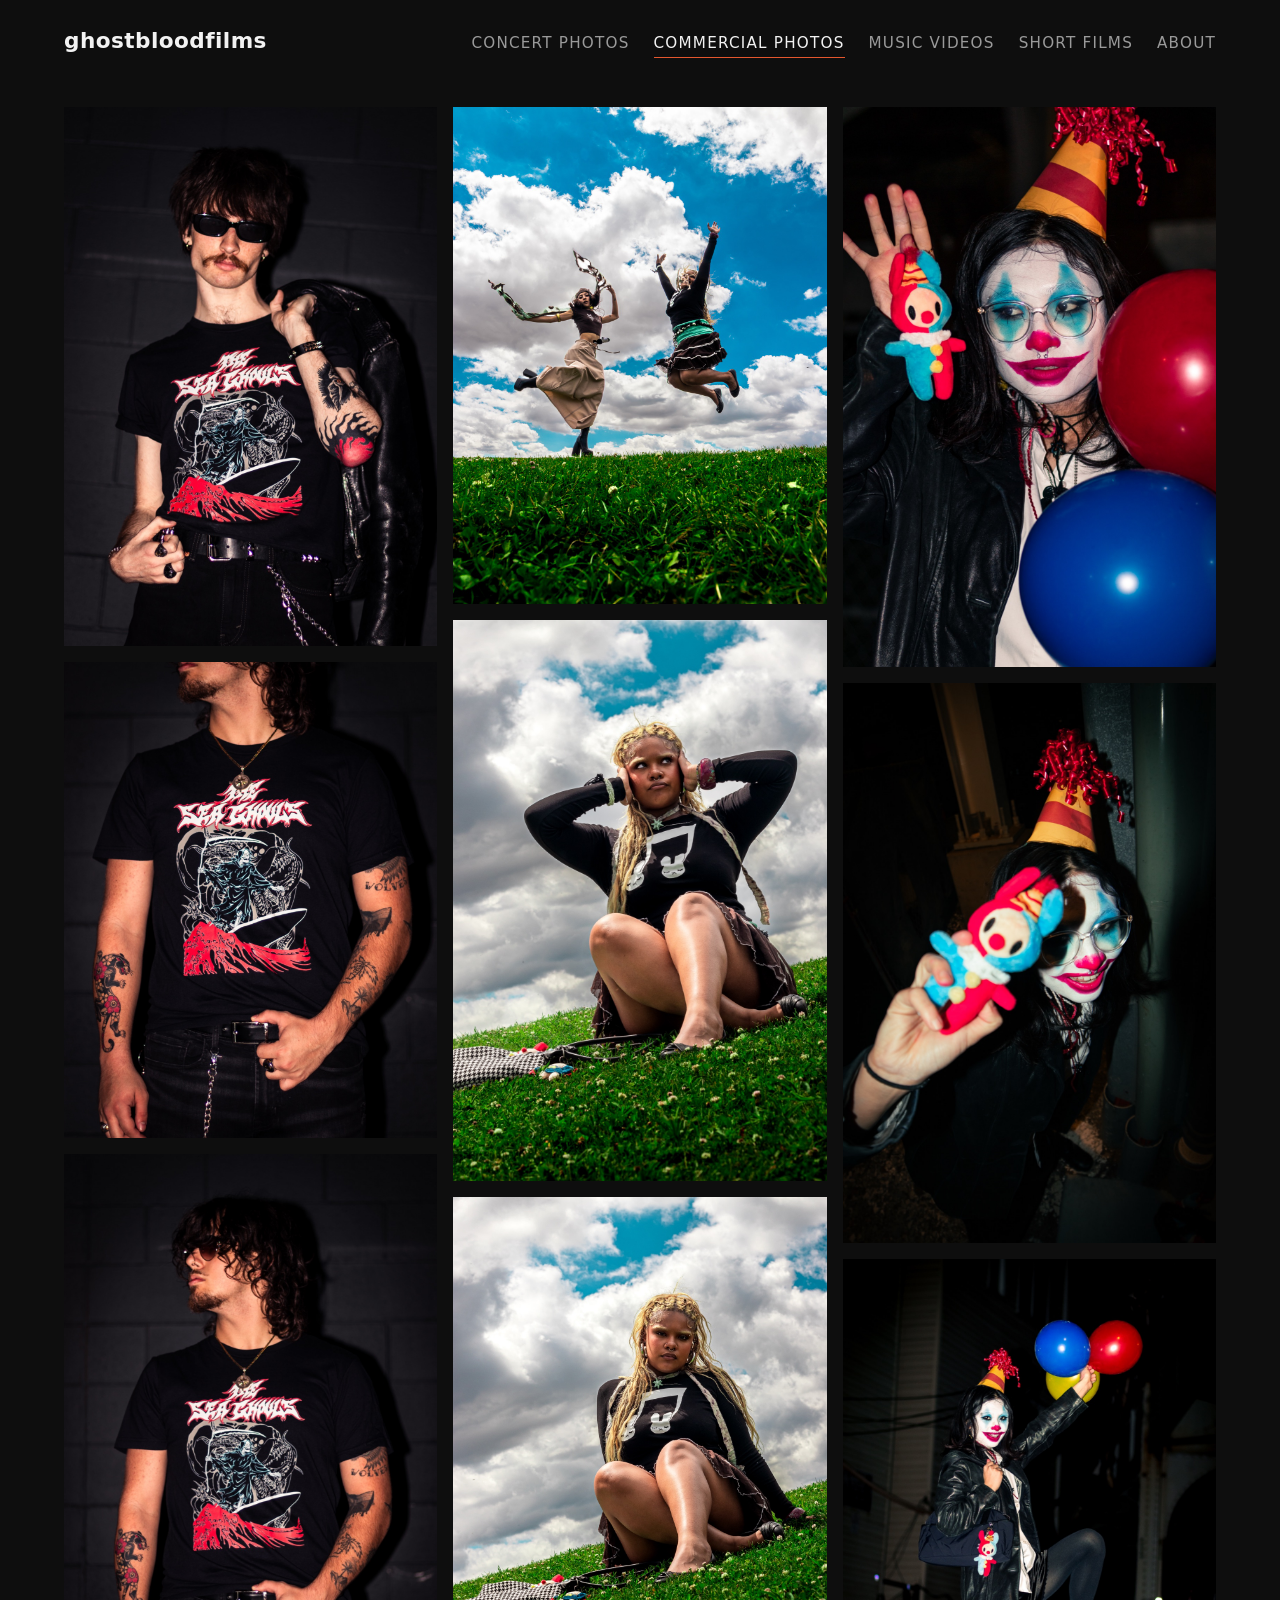
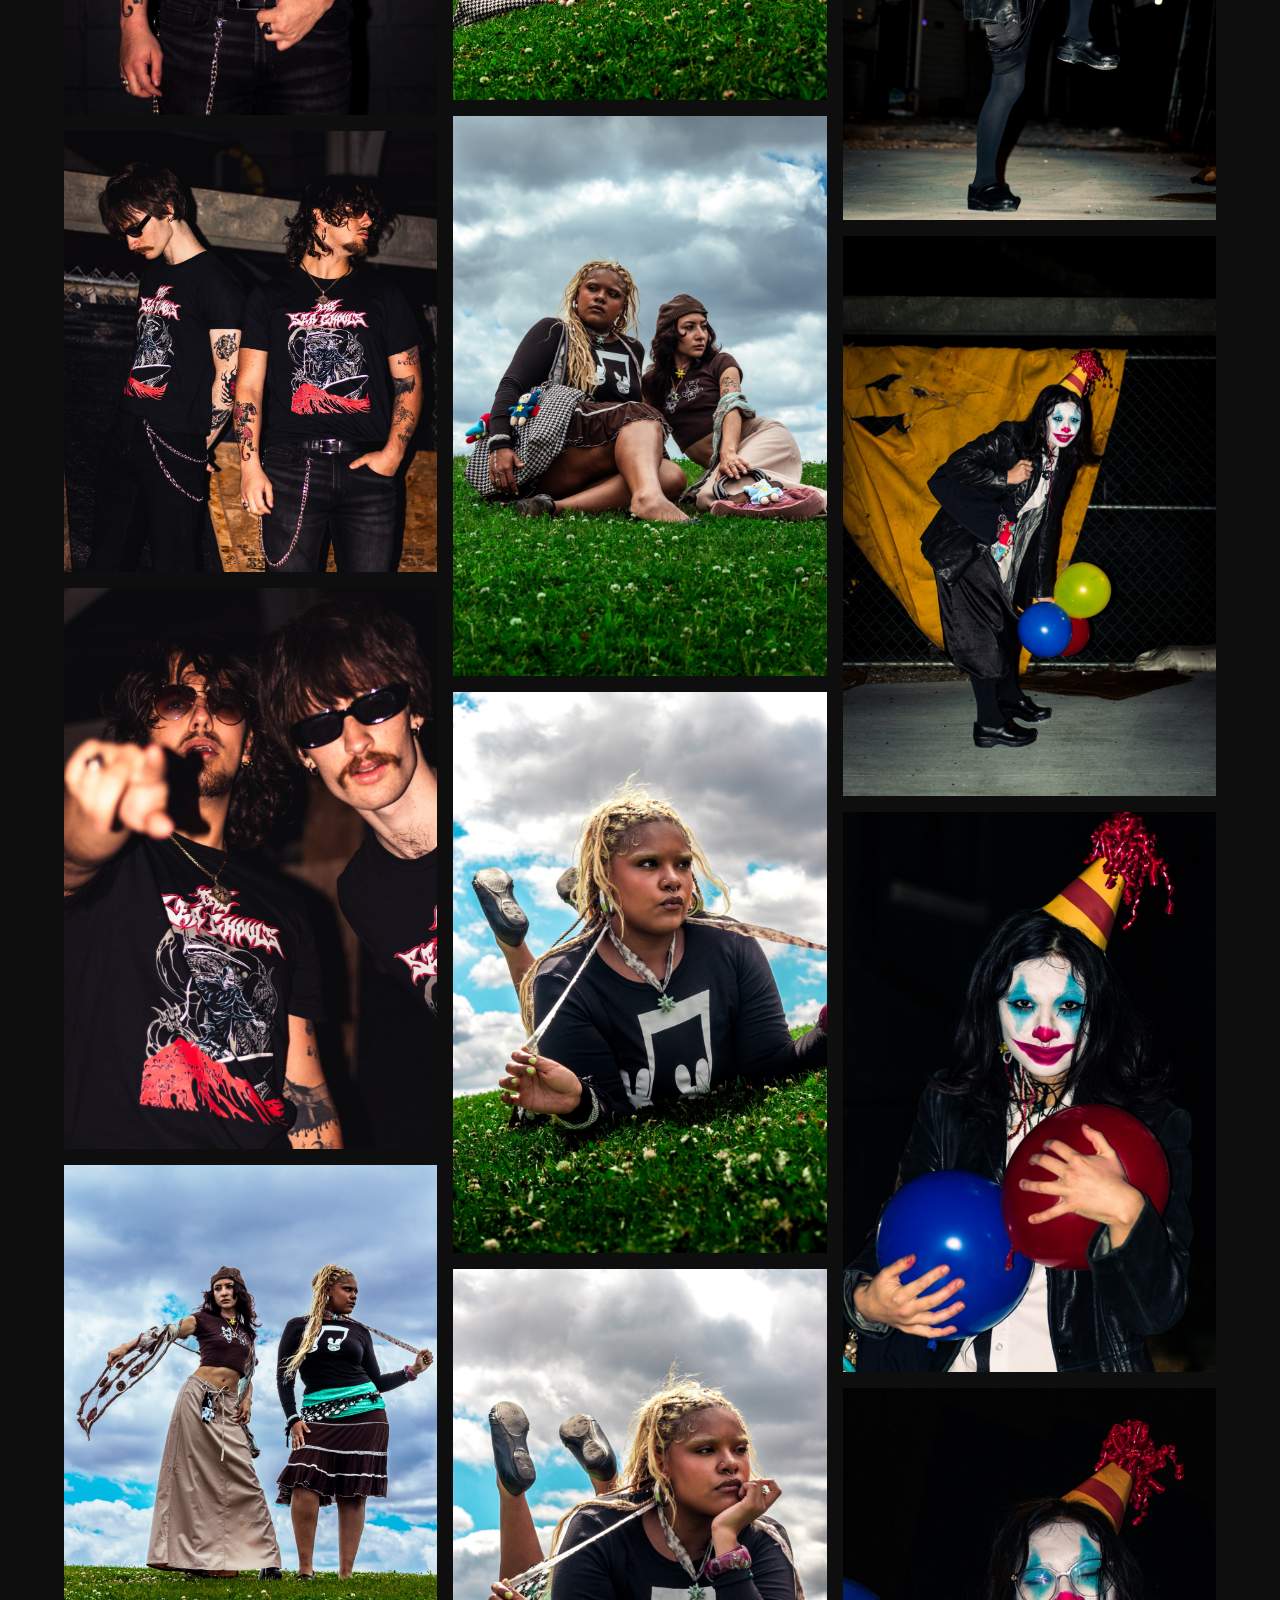
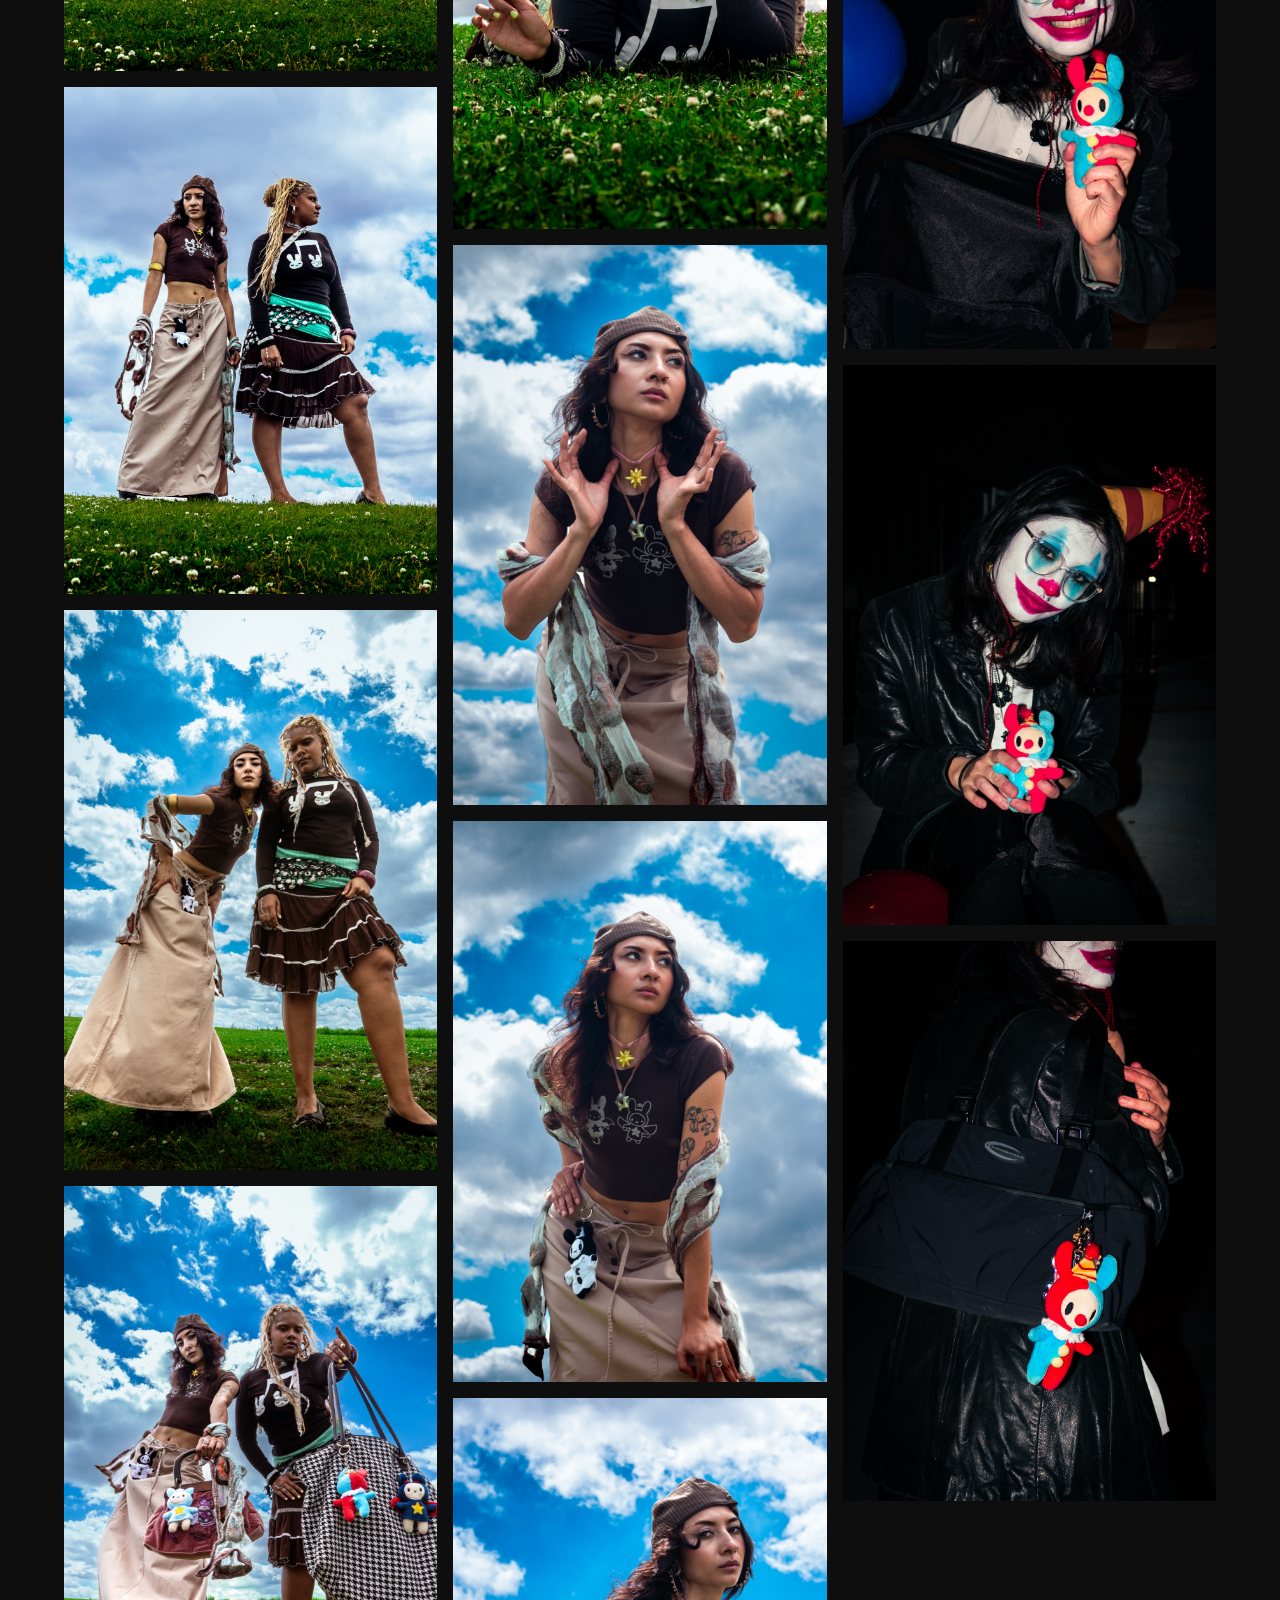
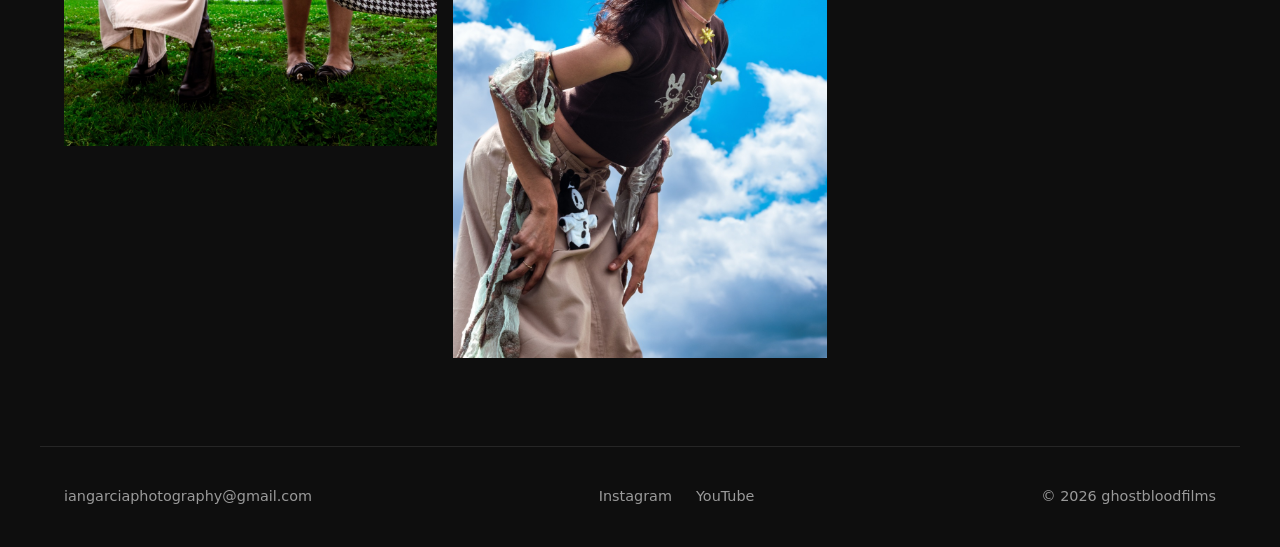
==== commercial-photos.html @ 1c84f56d "ghostbloodfilms portfolio site — initial build Static site for Ian Garcia (film & photography, Chica" ====
<!DOCTYPE html>
<html lang="en">
<head>
  <meta charset="UTF-8" />
  <meta name="viewport" content="width=device-width, initial-scale=1.0" />
  <title>Commercial Photos — ghostbloodfilms</title>
  <meta name="description" content="Commercial photography by ghostbloodfilms." />
  <link rel="stylesheet" href="css/style.css" />
</head>
<body>

  <header class="site-header">
    <a class="logo" href="index.html">ghostbloodfilms</a>
    <nav class="nav" aria-label="Primary">
      <a href="photos.html">Concert Photos</a>
      <a href="commercial-photos.html" class="active">Commercial Photos</a>
      <a href="music-videos.html">Music Videos</a>
      <a href="short-films.html">Short Films</a>
      <a href="about.html">About</a>
    </nav>
  </header>

  <main>
    <h1 class="page-title visually-hidden">Commercial Photos</h1>

    <div class="masonry">
      <img src="assets/images/commercial/sea-ghouls-merch-01.jpg" width="1107" height="1600" alt="The Sea Ghouls merch photoshoot — photo 1" loading="lazy" />
      <img src="assets/images/commercial/sea-ghouls-merch-02.jpg" width="1254" height="1600" alt="The Sea Ghouls merch photoshoot — photo 2" loading="lazy" />
      <img src="assets/images/commercial/sea-ghouls-merch-03.jpg" width="1066" height="1600" alt="The Sea Ghouls merch photoshoot — photo 3" loading="lazy" />
      <img src="assets/images/commercial/sea-ghouls-merch-04.jpg" width="1353" height="1600" alt="The Sea Ghouls merch photoshoot — photo 4" loading="lazy" />
      <img src="assets/images/commercial/sea-ghouls-merch-05.jpg" width="1066" height="1600" alt="The Sea Ghouls merch photoshoot — photo 5" loading="lazy" />
      <img src="assets/images/commercial/tokki-star-brand-01.jpg" width="1179" height="1600" alt="Tokki Star brand photography — photo 1" loading="lazy" />
      <img src="assets/images/commercial/tokki-star-brand-02.jpg" width="1179" height="1600" alt="Tokki Star brand photography — photo 2" loading="lazy" />
      <img src="assets/images/commercial/tokki-star-brand-03.jpg" width="1066" height="1600" alt="Tokki Star brand photography — photo 3" loading="lazy" />
      <img src="assets/images/commercial/tokki-star-brand-04.jpg" width="1066" height="1600" alt="Tokki Star brand photography — photo 4" loading="lazy" />
      <img src="assets/images/commercial/tokki-star-brand-05.jpg" width="1200" height="1600" alt="Tokki Star brand photography — photo 5" loading="lazy" />
      <img src="assets/images/commercial/tokki-star-brand-06.jpg" width="1066" height="1600" alt="Tokki Star brand photography — photo 6" loading="lazy" />
      <img src="assets/images/commercial/tokki-star-brand-07.jpg" width="1187" height="1600" alt="Tokki Star brand photography — photo 7" loading="lazy" />
      <img src="assets/images/commercial/tokki-star-brand-08.jpg" width="1066" height="1600" alt="Tokki Star brand photography — photo 8" loading="lazy" />
      <img src="assets/images/commercial/tokki-star-brand-09.jpg" width="1066" height="1600" alt="Tokki Star brand photography — photo 9" loading="lazy" />
      <img src="assets/images/commercial/tokki-star-brand-10.jpg" width="1066" height="1600" alt="Tokki Star brand photography — photo 10" loading="lazy" />
      <img src="assets/images/commercial/tokki-star-brand-11.jpg" width="1066" height="1600" alt="Tokki Star brand photography — photo 11" loading="lazy" />
      <img src="assets/images/commercial/tokki-star-brand-12.jpg" width="1066" height="1600" alt="Tokki Star brand photography — photo 12" loading="lazy" />
      <img src="assets/images/commercial/tokki-star-brand-13.jpg" width="1066" height="1600" alt="Tokki Star brand photography — photo 13" loading="lazy" />
      <img src="assets/images/commercial/tokki-star-clown-01.jpg" width="1066" height="1600" alt="Tokki Star clown photoshoot — photo 1" loading="lazy" />
      <img src="assets/images/commercial/tokki-star-clown-02.jpg" width="1066" height="1600" alt="Tokki Star clown photoshoot — photo 2" loading="lazy" />
      <img src="assets/images/commercial/tokki-star-clown-03.jpg" width="1066" height="1600" alt="Tokki Star clown photoshoot — photo 3" loading="lazy" />
      <img src="assets/images/commercial/tokki-star-clown-04.jpg" width="1066" height="1600" alt="Tokki Star clown photoshoot — photo 4" loading="lazy" />
      <img src="assets/images/commercial/tokki-star-clown-05.jpg" width="1066" height="1600" alt="Tokki Star clown photoshoot — photo 5" loading="lazy" />
      <img src="assets/images/commercial/tokki-star-clown-06.jpg" width="1066" height="1600" alt="Tokki Star clown photoshoot — photo 6" loading="lazy" />
      <img src="assets/images/commercial/tokki-star-clown-07.jpg" width="1066" height="1600" alt="Tokki Star clown photoshoot — photo 7" loading="lazy" />
      <img src="assets/images/commercial/tokki-star-clown-08.jpg" width="1067" height="1600" alt="Tokki Star clown photoshoot — photo 8" loading="lazy" />
    </div>
  </main>

  <footer class="site-footer">
    <a href="mailto:iangarciaphotography@gmail.com">iangarciaphotography@gmail.com</a>
    <div class="footer-socials">
      <a href="https://www.instagram.com/ghostbloodfilms/" target="_blank" rel="noopener">Instagram</a>
      <a href="https://www.youtube.com/@ghostbloodfilms" target="_blank" rel="noopener">YouTube</a>
    </div>
    <p>&copy; <span id="year"></span> ghostbloodfilms</p>
  </footer>

  <script src="js/main.js"></script>
</body>
</html>
---- css/style.css ----
/* ---------------------------------------------------------------
   Design tokens — dark, cinematic. Swap for Ian's brand if he
   supplies colors/fonts.
   --------------------------------------------------------------- */
:root {
  --color-bg: #0e0e0e;
  --color-surface: #1a1a1a;
  --color-text: #f2f2f2;
  --color-muted: #9a9a9a;
  --color-accent: #e4572e; /* placeholder accent */
  --font-body: system-ui, -apple-system, "Segoe UI", Roboto, sans-serif;
  --font-head: var(--font-body);
  --max-width: 1200px;
  --space: 1.5rem;
}

/* ---------------------------------------------------------------
   Base
   --------------------------------------------------------------- */
*, *::before, *::after { box-sizing: border-box; }
body {
  margin: 0;
  font-family: var(--font-body);
  color: var(--color-text);
  background: var(--color-bg);
  line-height: 1.6;
}
h1, h2, h3 { font-family: var(--font-head); line-height: 1.2; font-weight: 600; }
a { color: inherit; text-decoration: none; }
img { max-width: 100%; height: auto; display: block; }

.visually-hidden {
  position: absolute;
  width: 1px; height: 1px;
  margin: -1px; padding: 0;
  overflow: hidden;
  clip: rect(0 0 0 0);
  white-space: nowrap;
  border: 0;
}

/* Placeholder blocks until real media arrives */
.ph {
  background: var(--color-surface);
  border: 1px dashed #333;
  border-radius: 2px;
  min-height: 240px;
}

/* ---------------------------------------------------------------
   Splash homepage (alanaswaringen-style: name, enter link, socials)
   --------------------------------------------------------------- */
.splash-page { display: grid; min-height: 100vh; place-items: center; }

/* Background slideshow: stacked full-viewport layers that crossfade.
   Works with placeholder divs now and <img class="slide"> later. */
.slideshow { position: fixed; inset: 0; z-index: -2; }
.slideshow .slide {
  position: absolute;
  inset: 0;
  width: 100%;
  height: 100%;
  object-fit: cover; /* applies when slides become <img> */
  opacity: 0;
  transition: opacity 1.2s ease-in-out;
}
.slideshow .slide.is-active { opacity: 1; }

/* Scrim between slideshow and text: dark pool behind the name for
   readability, fading out so the photos stay vivid at the edges */
.slideshow-overlay {
  position: fixed;
  inset: 0;
  z-index: -1;
  background: radial-gradient(ellipse 65% 55% at 50% 48%, rgba(0, 0, 0, 0.62), rgba(0, 0, 0, 0.12) 78%);
}

.splash { text-align: center; padding: var(--space); }
.splash-name {
  font-size: clamp(2.75rem, 8vw, 5.5rem);
  margin: 0;
  letter-spacing: 0.02em;
}
.splash-tagline {
  color: var(--color-muted);
  font-size: 1.15rem;
  letter-spacing: 0.35em;
  text-transform: uppercase;
  margin: 0.75rem 0 3rem;
}
.splash-enter {
  font-size: 1.25rem;
  border-bottom: 1px solid var(--color-accent);
  padding-bottom: 2px;
  transition: color 0.2s;
}
.splash-enter:hover { color: var(--color-accent); }
.splash-socials { margin-top: 4rem; display: flex; gap: 2rem; justify-content: center; }
.splash-socials a { color: var(--color-muted); font-size: 0.9rem; letter-spacing: 0.1em; text-transform: uppercase; }
.splash-socials a:hover { color: var(--color-text); }

/* ---------------------------------------------------------------
   Inner-page header / nav (lorentoney-style category tabs)
   --------------------------------------------------------------- */
.site-header {
  display: flex;
  flex-wrap: wrap;
  gap: 1rem;
  justify-content: space-between;
  align-items: baseline;
  padding: var(--space);
  max-width: var(--max-width);
  margin: 0 auto;
}
.logo { font-size: 1.35rem; font-weight: 600; letter-spacing: 0.02em; }
.nav { display: flex; flex-wrap: wrap; gap: 1.5rem; }
.nav a {
  color: var(--color-muted);
  font-size: 0.95rem;
  letter-spacing: 0.08em;
  text-transform: uppercase;
  padding-bottom: 2px;
}
.nav a:hover { color: var(--color-text); }
.nav a.active { color: var(--color-text); border-bottom: 1px solid var(--color-accent); }

main { max-width: var(--max-width); margin: 0 auto; padding: var(--space); }

/* ---------------------------------------------------------------
   Masonry photo grid (veesanders/Format-style)
   --------------------------------------------------------------- */
.masonry { columns: 3 300px; column-gap: 1rem; }
.masonry > * {
  break-inside: avoid;
  margin-bottom: 1rem;
  width: 100%;
}
.masonry img {
  background: var(--color-surface); /* placeholder tone while loading */
  transition: opacity 0.5s ease-out;
}
.masonry img.is-loading { opacity: 0; }
.masonry img:hover { opacity: 0.85; }
/* placeholder aspect variety so the masonry shape reads before photos exist */
.masonry .ph { min-height: 260px; }
.masonry .ph-tall { min-height: 420px; }
.masonry .ph-wide { min-height: 180px; }

/* ---------------------------------------------------------------
   Video grids (music videos + short films)
   --------------------------------------------------------------- */
.video-grid {
  display: grid;
  grid-template-columns: repeat(auto-fill, minmax(320px, 1fr));
  gap: 2rem;
}
.film-list { display: grid; gap: 3rem; max-width: 900px; margin: 0 auto; }

.video-frame {
  aspect-ratio: 16 / 9;
  min-height: 0;
  width: 100%;
  position: relative;
}
.video-frame iframe {
  position: absolute;
  inset: 0;
  width: 100%;
  height: 100%;
  border: 0;
}
.video-title { font-size: 1.1rem; margin: 0.75rem 0 0.15rem; }
.video-meta { color: var(--color-muted); font-size: 0.9rem; margin: 0; }

.section-heading {
  font-size: 1.35rem;
  letter-spacing: 0.08em;
  text-transform: uppercase;
  margin: 3.5rem 0 1.5rem;
}
.section-heading:first-of-type { margin-top: 0.5rem; }

/* Collapsible full cast/crew list under a video card */
.credits {
  margin-top: 0.6rem;
  font-size: 0.85rem;
  color: var(--color-muted);
}
.credits summary { cursor: pointer; width: fit-content; }
.credits summary:hover { color: var(--color-accent); }
.credits p { margin: 0.5rem 0 0; line-height: 1.7; }
.credits h3 {
  font-size: 0.8rem;
  text-transform: uppercase;
  letter-spacing: 0.1em;
  margin: 0.9rem 0 0.1rem;
  color: var(--color-text);
}

/* ---------------------------------------------------------------
   About (izqueerdo-style: portrait, bio below)
   --------------------------------------------------------------- */
.about {
  display: grid;
  grid-template-columns: minmax(280px, 420px) 1fr;
  gap: 3rem;
  align-items: start;
}
.about-portrait { margin: 0; }
/* stack portrait above text on narrow screens */
@media (max-width: 820px) {
  .about { grid-template-columns: 1fr; gap: 2rem; }
  .about-portrait { max-width: 480px; }
}
.about-bio h1 { font-size: 2.25rem; margin-top: 0; }
.about-bio p { color: #d5d5d5; }
.about-signoff { font-style: italic; margin-top: 2rem; }
.about-contact { margin-top: 3rem; }
.about-contact h2 { font-size: 1.1rem; text-transform: uppercase; letter-spacing: 0.1em; color: var(--color-muted); }
.about-email { border-bottom: 1px solid var(--color-accent); }
.about-email:hover { color: var(--color-accent); }
.about-socials { margin-top: 1rem; display: flex; gap: 1.5rem; }
.about-socials a { color: var(--color-muted); }
.about-socials a:hover { color: var(--color-text); }

/* ---------------------------------------------------------------
   Footer
   --------------------------------------------------------------- */
.site-footer {
  max-width: var(--max-width);
  margin: 4rem auto 0;
  padding: var(--space);
  border-top: 1px solid #262626;
  color: var(--color-muted);
  font-size: 0.9rem;
  display: flex;
  flex-wrap: wrap;
  gap: 1rem 2rem;
  align-items: center;
  justify-content: space-between;
}
.site-footer a:hover { color: var(--color-text); }
.footer-socials { display: flex; gap: 1.5rem; }
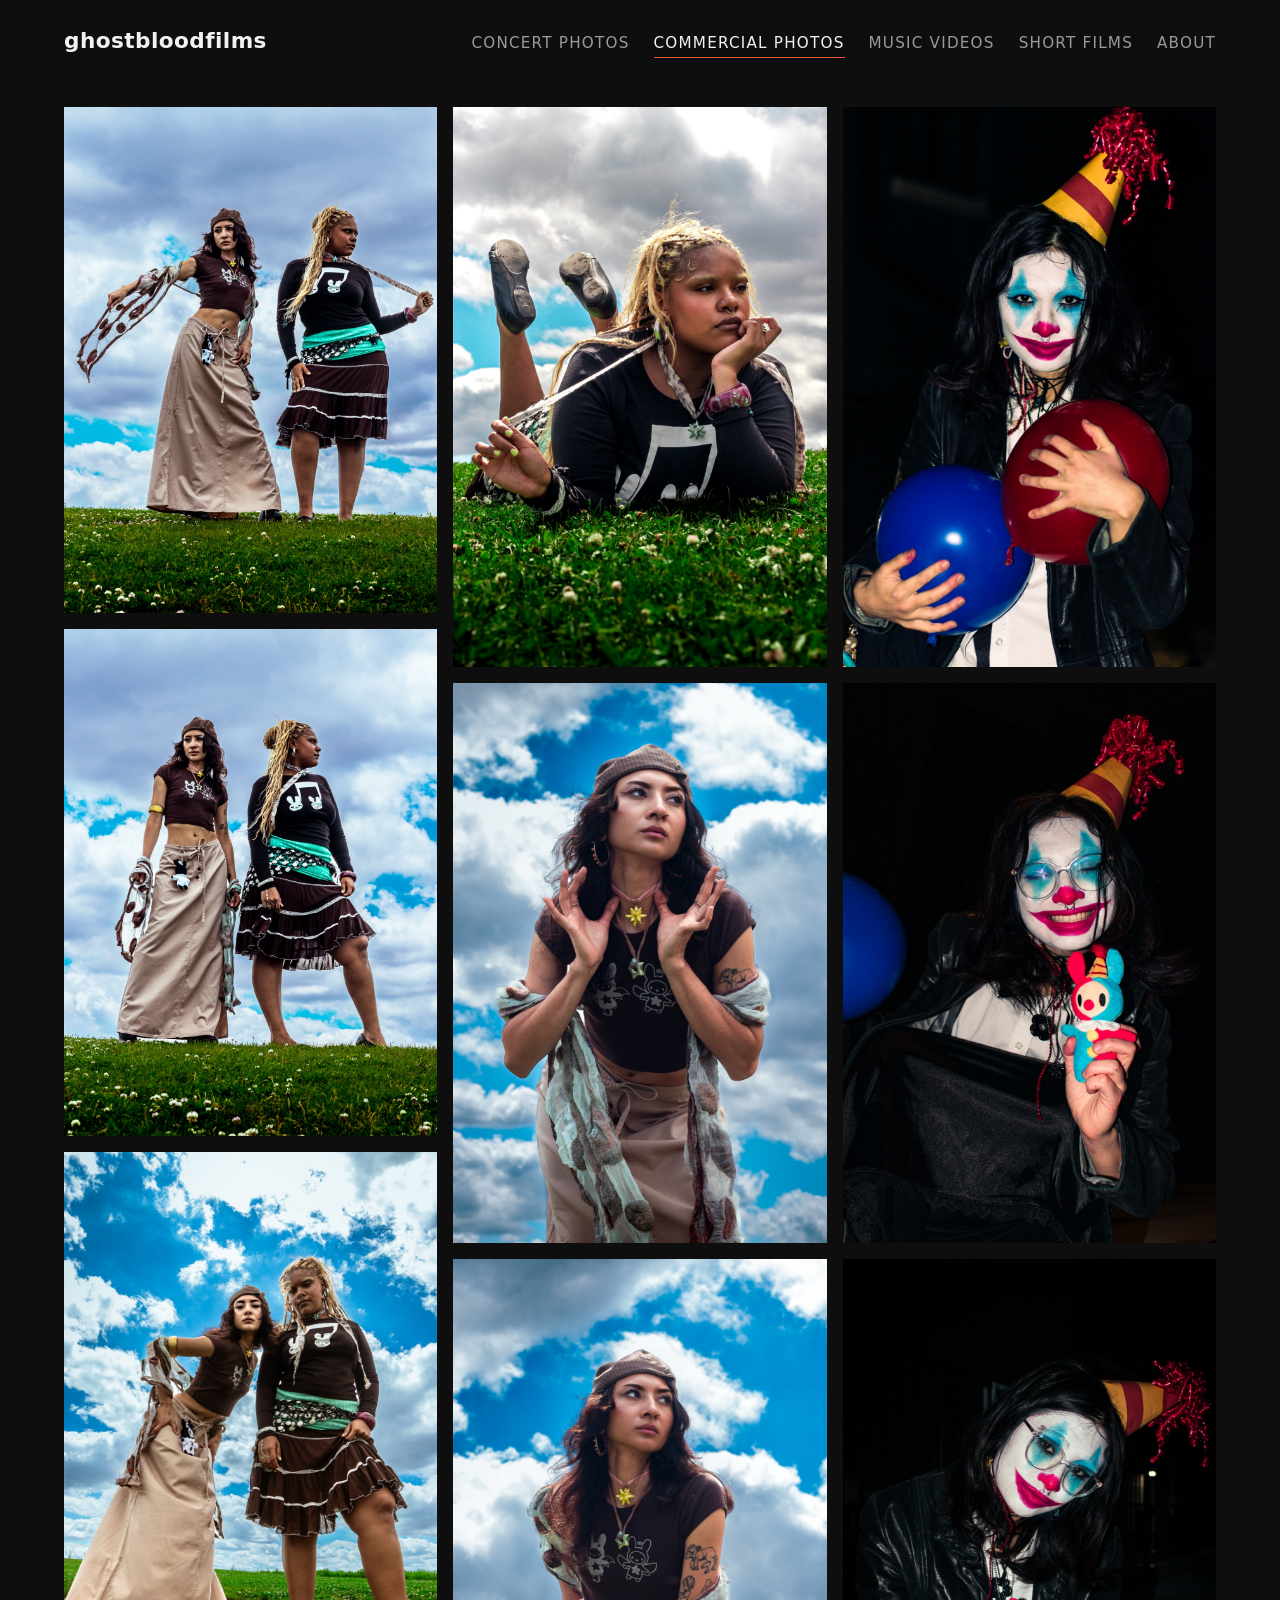
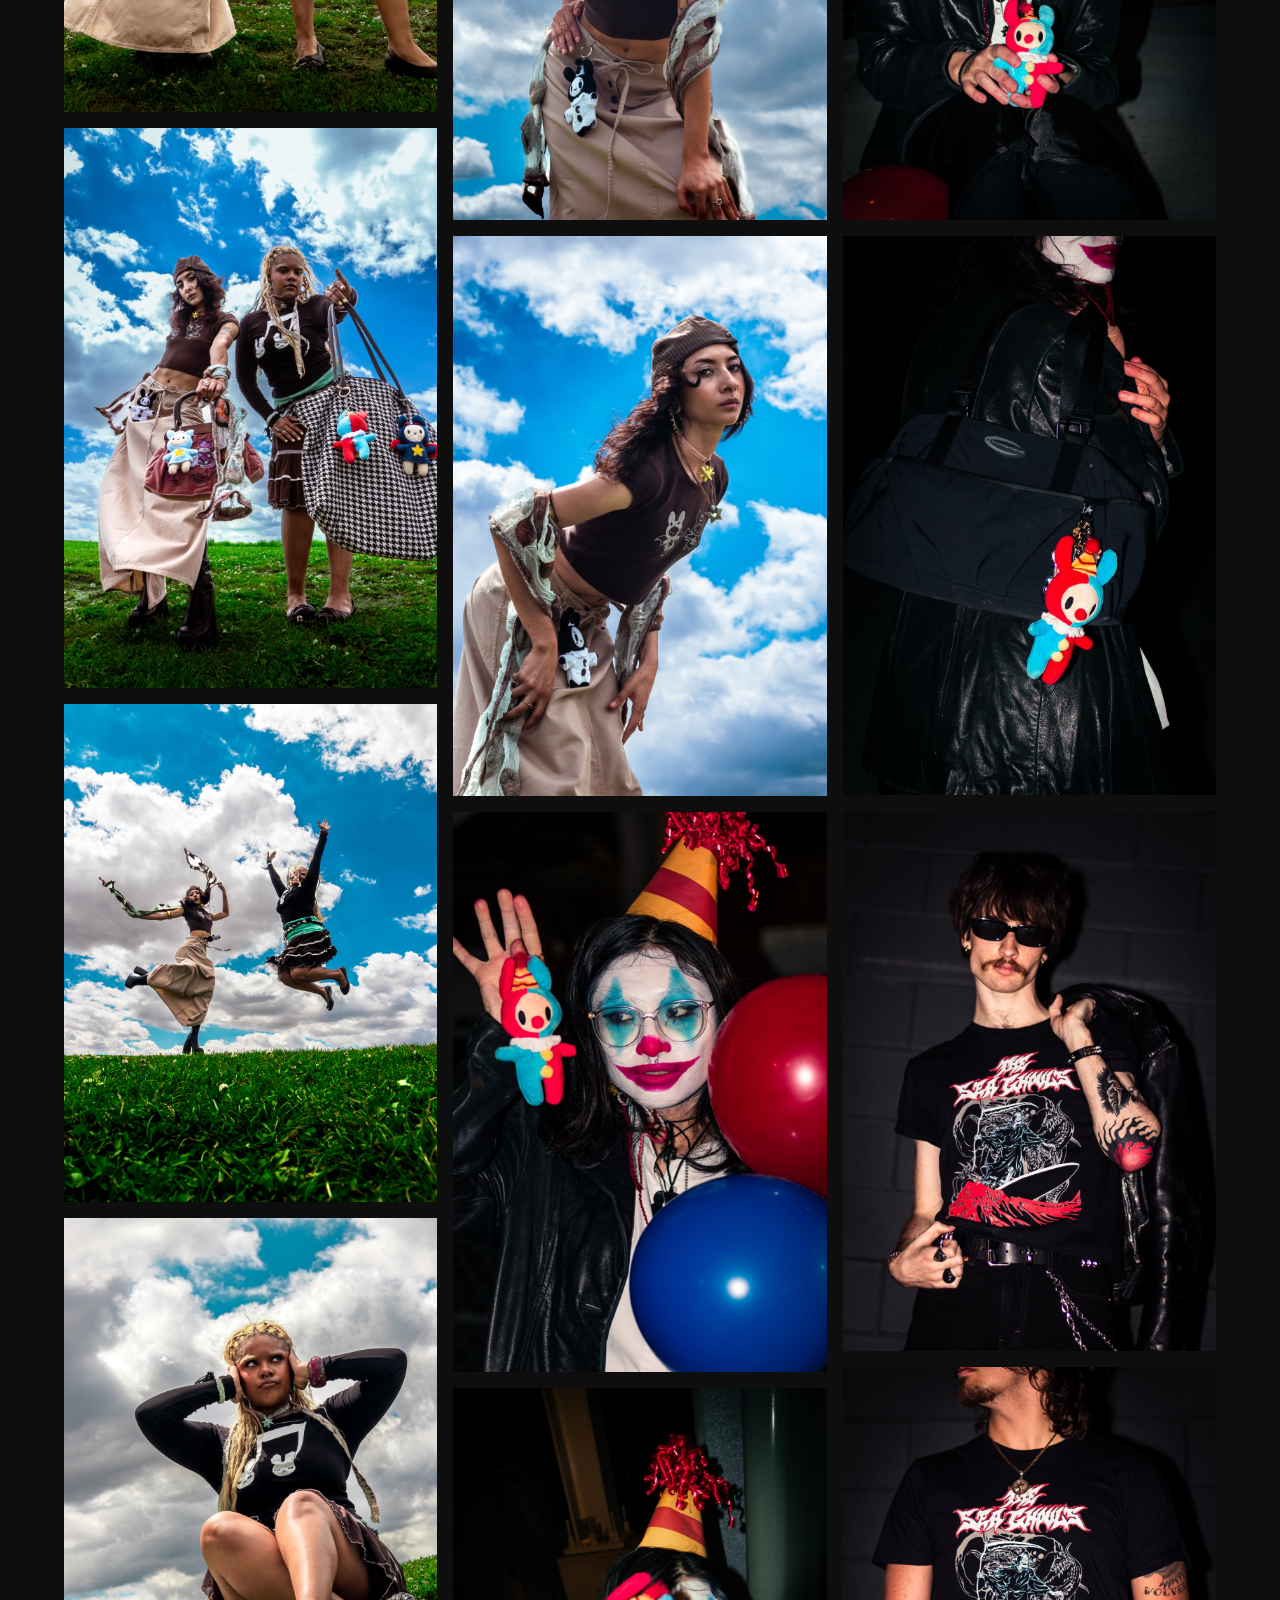
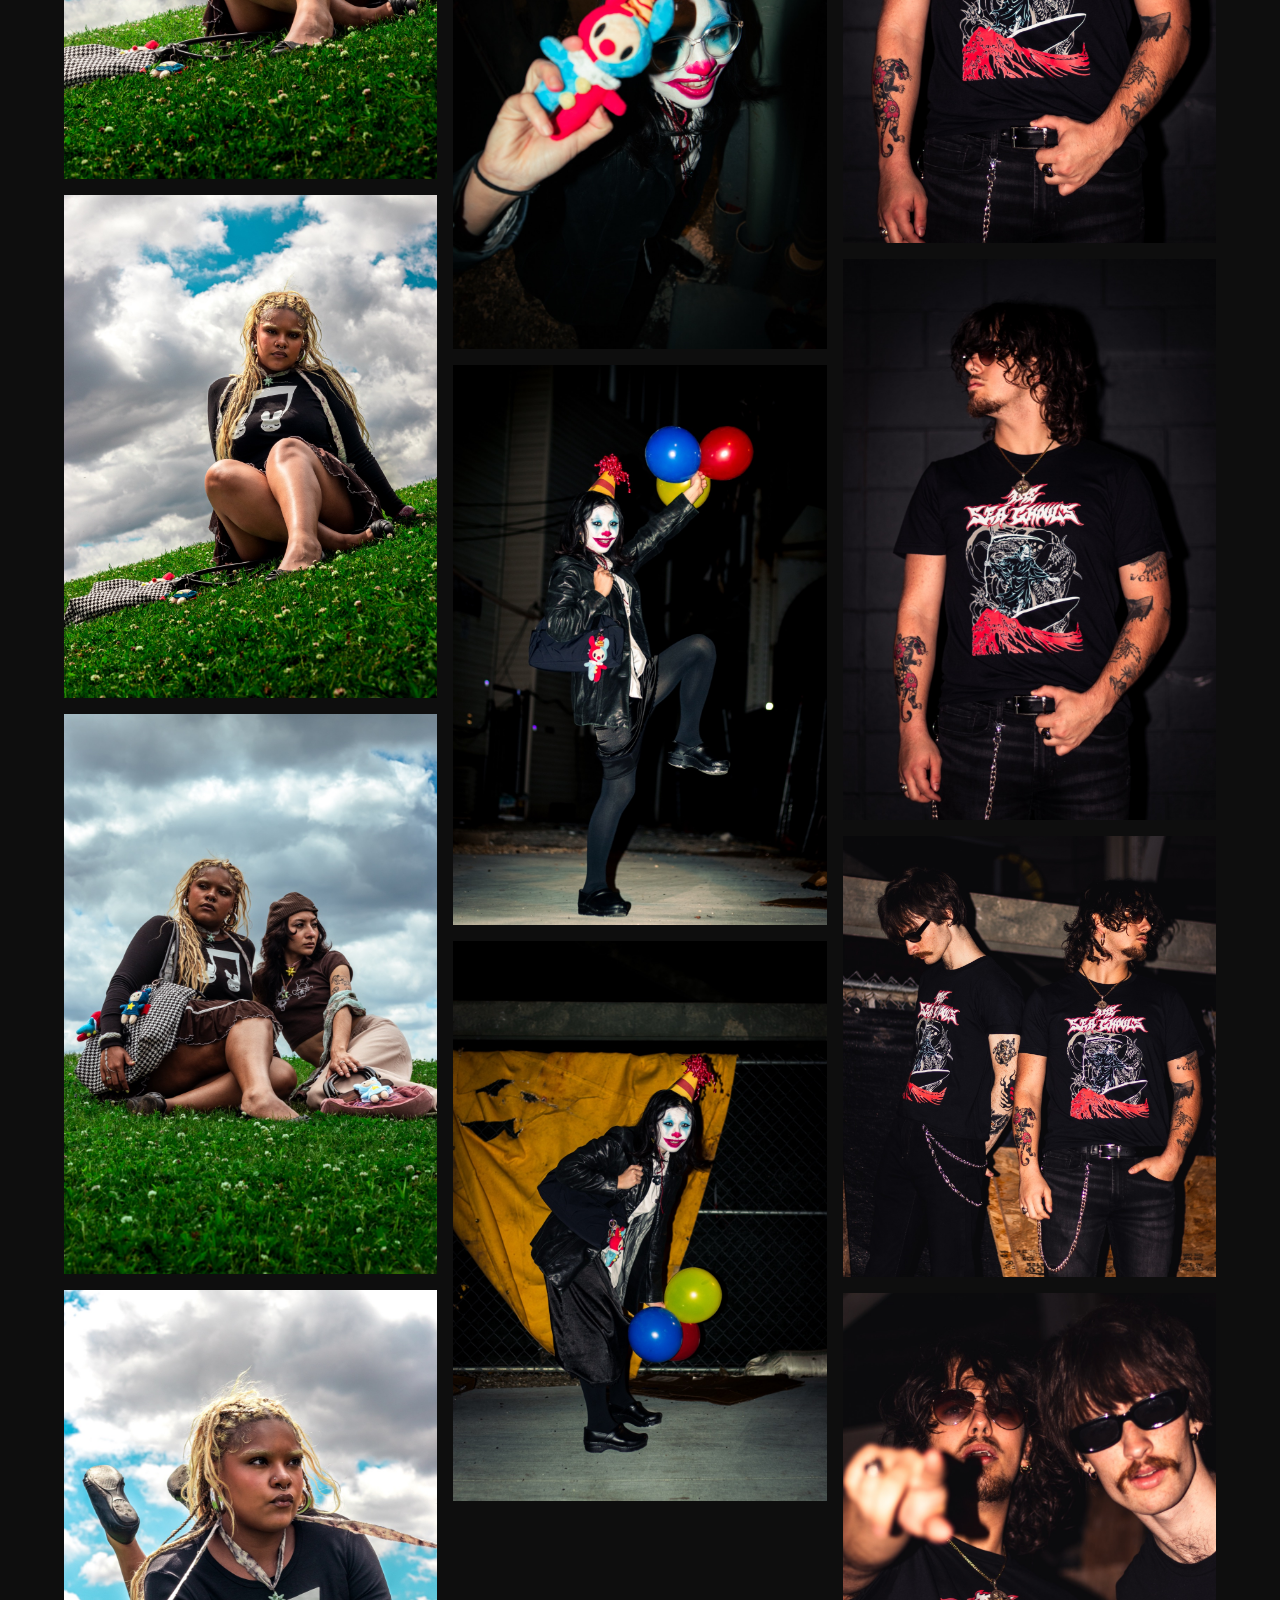
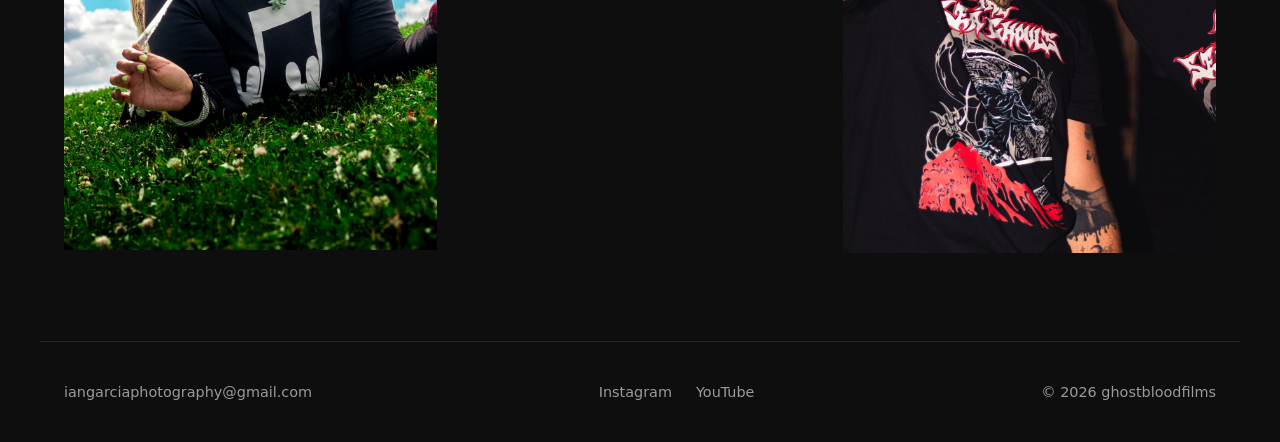
==== commit 5c515e0e: "Move Sea Ghouls photos to bottom of commercial gallery Client feedback: Tokki Star shoots lead the p" ====
--- a/commercial-photos.html
+++ b/commercial-photos.html
@@ -24,11 +24,6 @@
     <h1 class="page-title visually-hidden">Commercial Photos</h1>
 
     <div class="masonry">
-      <img src="assets/images/commercial/sea-ghouls-merch-01.jpg" width="1107" height="1600" alt="The Sea Ghouls merch photoshoot — photo 1" loading="lazy" />
-      <img src="assets/images/commercial/sea-ghouls-merch-02.jpg" width="1254" height="1600" alt="The Sea Ghouls merch photoshoot — photo 2" loading="lazy" />
-      <img src="assets/images/commercial/sea-ghouls-merch-03.jpg" width="1066" height="1600" alt="The Sea Ghouls merch photoshoot — photo 3" loading="lazy" />
-      <img src="assets/images/commercial/sea-ghouls-merch-04.jpg" width="1353" height="1600" alt="The Sea Ghouls merch photoshoot — photo 4" loading="lazy" />
-      <img src="assets/images/commercial/sea-ghouls-merch-05.jpg" width="1066" height="1600" alt="The Sea Ghouls merch photoshoot — photo 5" loading="lazy" />
       <img src="assets/images/commercial/tokki-star-brand-01.jpg" width="1179" height="1600" alt="Tokki Star brand photography — photo 1" loading="lazy" />
       <img src="assets/images/commercial/tokki-star-brand-02.jpg" width="1179" height="1600" alt="Tokki Star brand photography — photo 2" loading="lazy" />
       <img src="assets/images/commercial/tokki-star-brand-03.jpg" width="1066" height="1600" alt="Tokki Star brand photography — photo 3" loading="lazy" />
@@ -50,6 +45,11 @@
       <img src="assets/images/commercial/tokki-star-clown-06.jpg" width="1066" height="1600" alt="Tokki Star clown photoshoot — photo 6" loading="lazy" />
       <img src="assets/images/commercial/tokki-star-clown-07.jpg" width="1066" height="1600" alt="Tokki Star clown photoshoot — photo 7" loading="lazy" />
       <img src="assets/images/commercial/tokki-star-clown-08.jpg" width="1067" height="1600" alt="Tokki Star clown photoshoot — photo 8" loading="lazy" />
+      <img src="assets/images/commercial/sea-ghouls-merch-01.jpg" width="1107" height="1600" alt="The Sea Ghouls merch photoshoot — photo 1" loading="lazy" />
+      <img src="assets/images/commercial/sea-ghouls-merch-02.jpg" width="1254" height="1600" alt="The Sea Ghouls merch photoshoot — photo 2" loading="lazy" />
+      <img src="assets/images/commercial/sea-ghouls-merch-03.jpg" width="1066" height="1600" alt="The Sea Ghouls merch photoshoot — photo 3" loading="lazy" />
+      <img src="assets/images/commercial/sea-ghouls-merch-04.jpg" width="1353" height="1600" alt="The Sea Ghouls merch photoshoot — photo 4" loading="lazy" />
+      <img src="assets/images/commercial/sea-ghouls-merch-05.jpg" width="1066" height="1600" alt="The Sea Ghouls merch photoshoot — photo 5" loading="lazy" />
     </div>
   </main>
 
